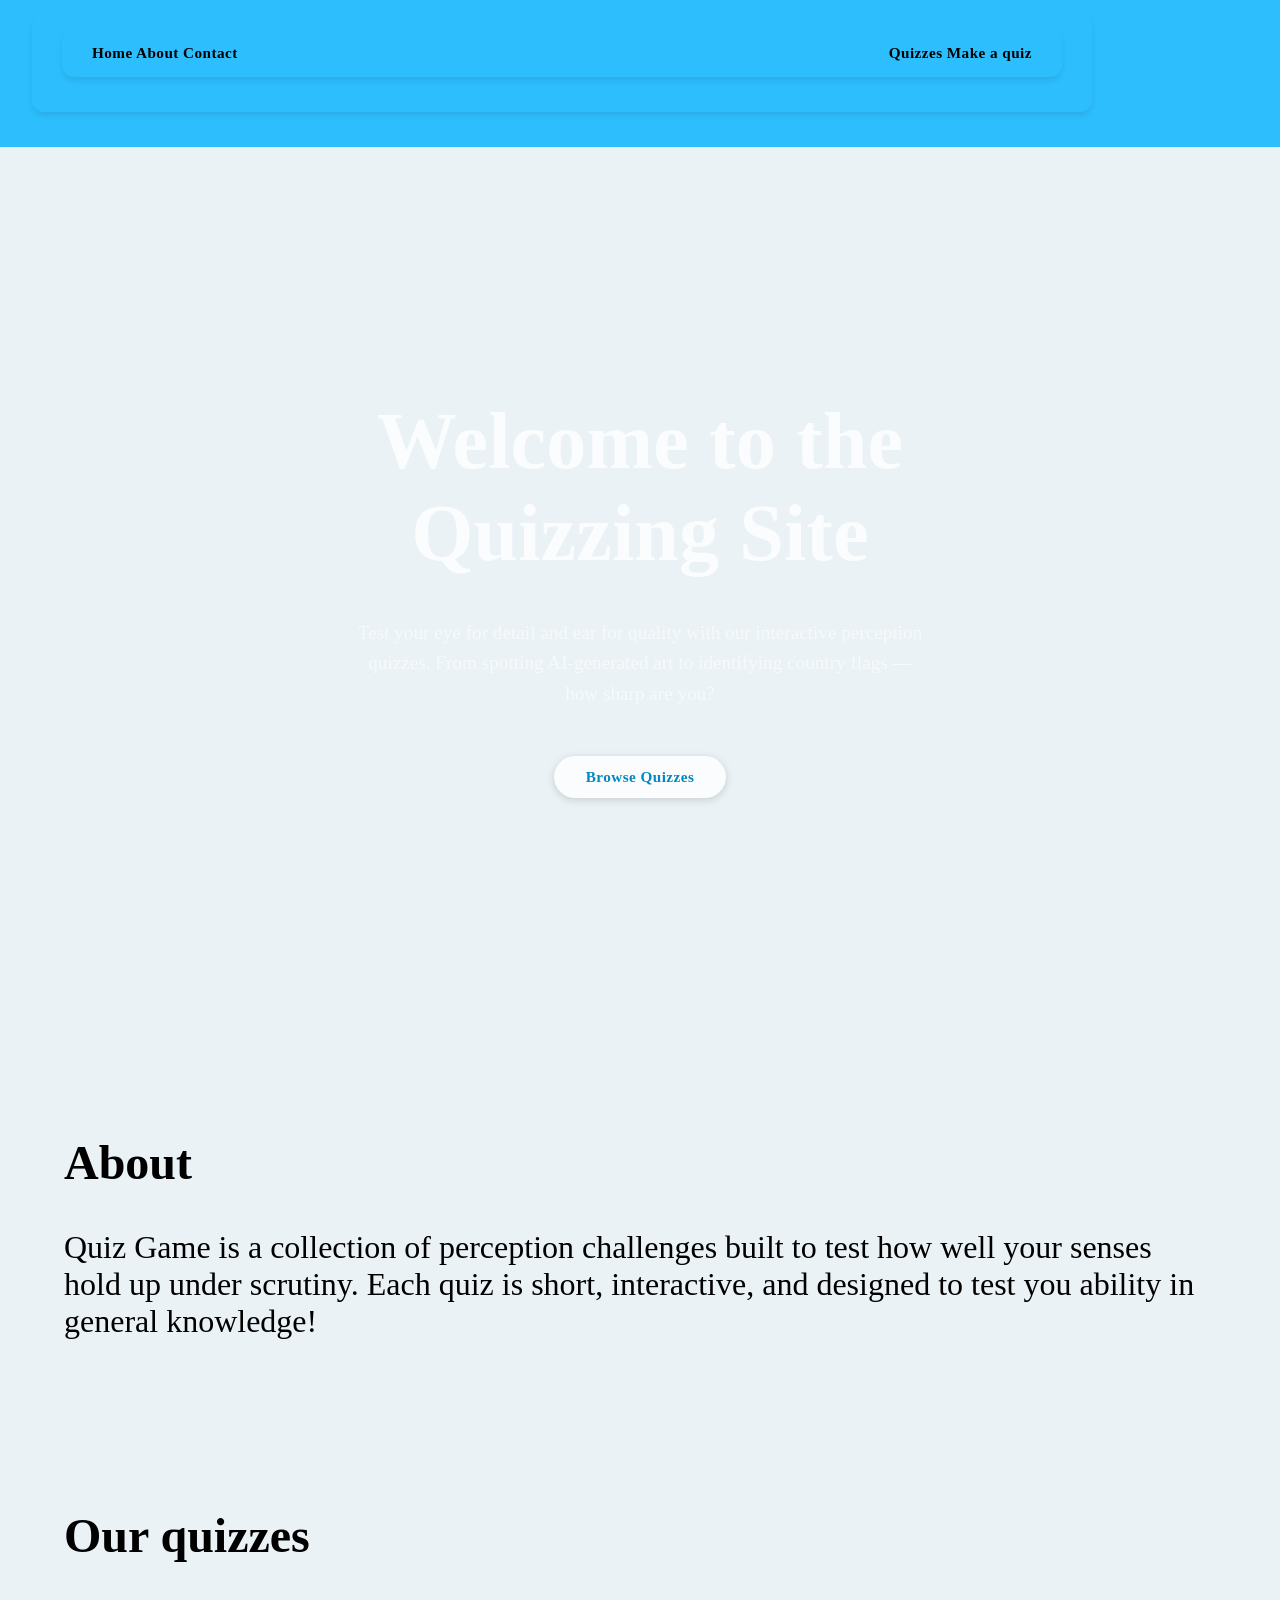
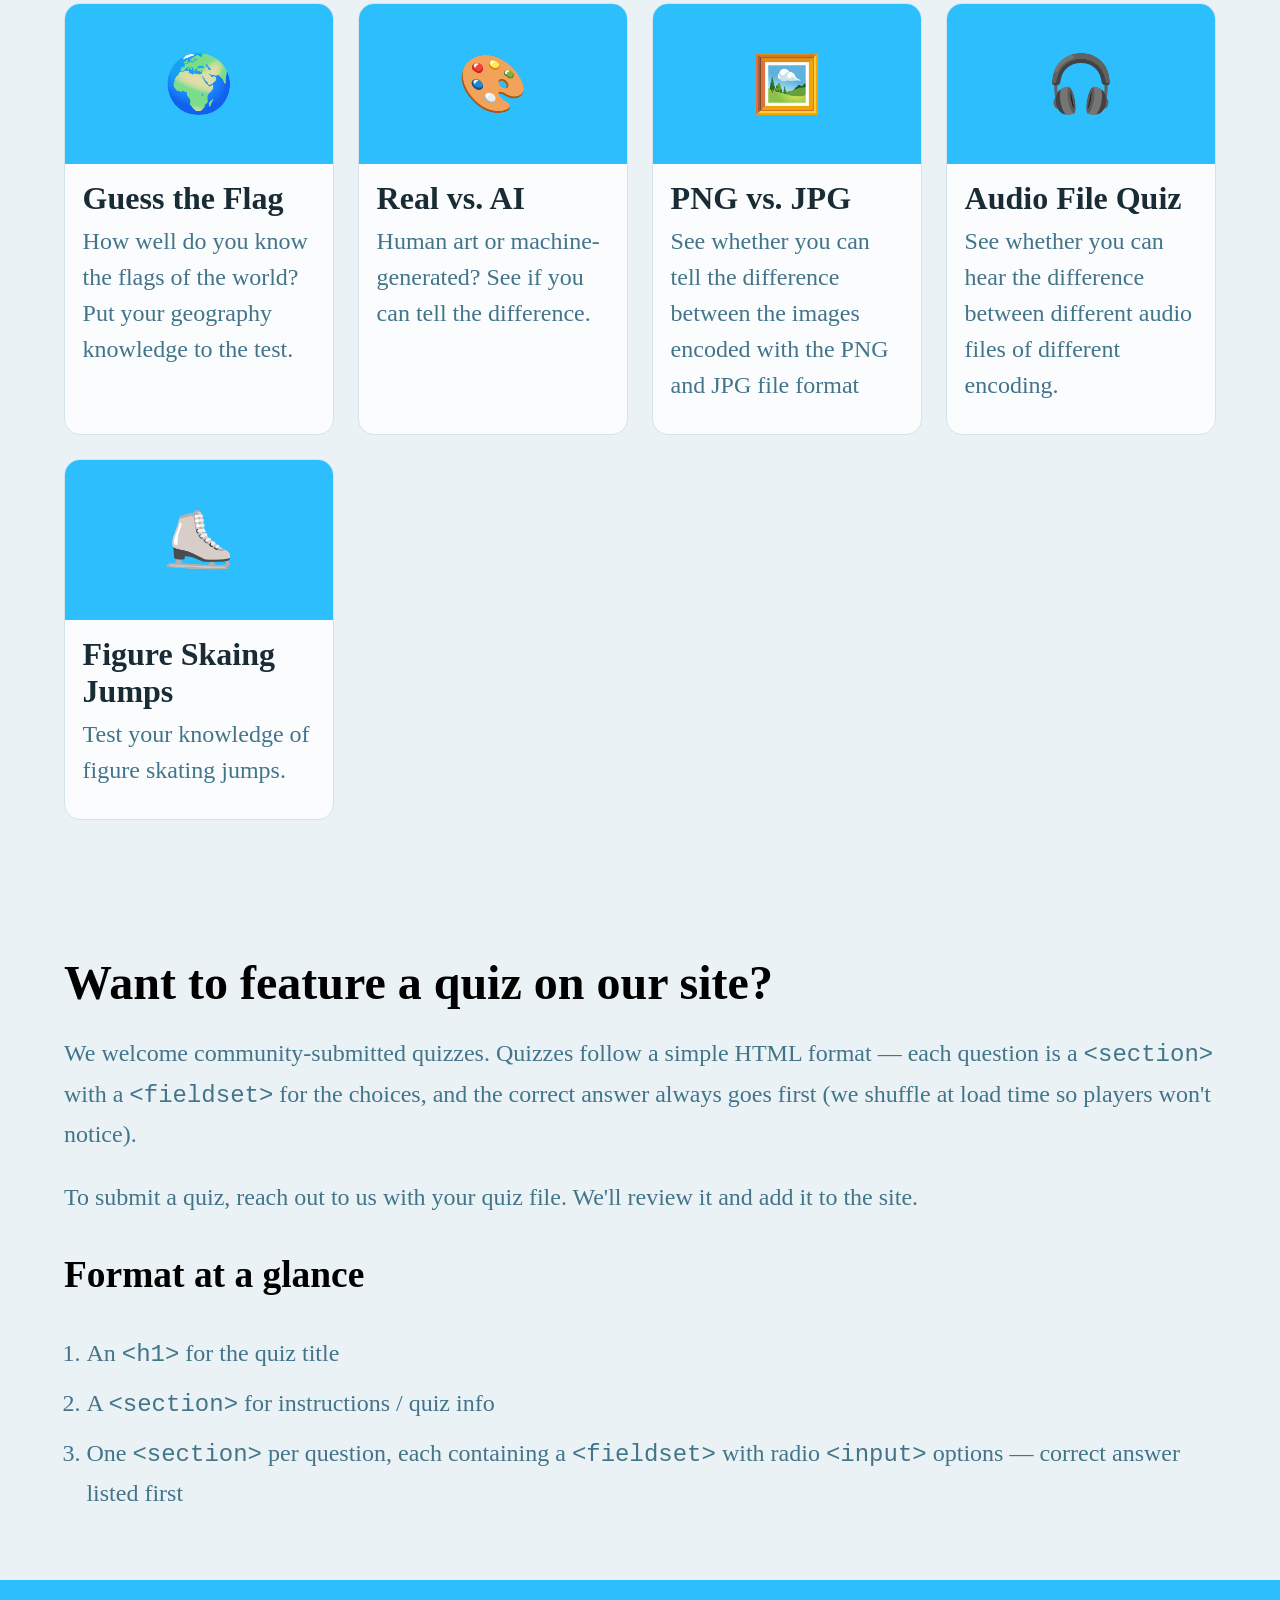
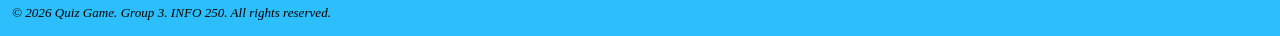
==== src/index.html @ cc93ec87 "finished audio file quiz" ====
<!DOCTYPE html>
<html lang="en" class="light">
  <head>
    <meta charset="UTF-8">
    <meta name="viewport" content="width=device-width, initial-scale=1">
    <title>Quiz Game</title>
    <link rel="stylesheet" href="./css/style.css">
    <script src="./js/utils.js" defer></script>
    <script src="./js/loadHeaderAndFooter.js" defer></script>
  </head>
  <body>
    <header>
      <nav>
      </nav>
    </header>

    <main>
      <section id="hero-section">
        <h1>Welcome to the Quizzing Site</h1>
        <p>Test your eye for detail and ear for quality with our interactive perception quizzes. From spotting AI-generated art to identifying country flags — how sharp are you?</p>
        <a href="#quizzes">Browse Quizzes</a>
      </section>
      <section id="about">
        <h2>About</h2>
        <p>Quiz Game is a collection of perception challenges built to test how well your senses hold up under scrutiny. Each quiz is short, interactive, and designed to test you ability in general knowledge!</p>
      </section>
      <section id="quizzes">
        <h2>Our quizzes</h2>
        <div class="quiz-grid">
          <a href="quiz-pages/guess-the-flag" class="quiz-card">
            <div class="quiz-thumb" aria-hidden="true">🌍</div>
            <div class="quiz-body">
              <h3>Guess the Flag</h3>
              <p>How well do you know the flags of the world? Put your geography knowledge to the test.</p>
            </div>
          </a>

          <a href="quiz-pages/real-vs-ai" class="quiz-card">
            <div class="quiz-thumb" aria-hidden="true">🎨</div>
            <div class="quiz-body">
              <h3>Real vs. AI</h3>
              <p>Human art or machine-generated? See if you can tell the difference.</p>
            </div>
          </a>

          <a href="quiz-pages/png-vs-jpg" class="quiz-card">
            <div class="quiz-thumb" aria-hidden="true">🖼️</div>
            <div class="quiz-body">
              <h3>PNG vs. JPG</h3>
              <p>See whether you can tell the difference between the images encoded with the PNG and JPG file format</p>
            </div>
          </a>

          <a href="quiz-pages/audio-file-quiz" class="quiz-card">
            <div class="quiz-thumb" aria-hidden="true">🎧</div>
            <div class="quiz-body">
              <h3>Audio File Quiz</h3>
              <p>See whether you can hear the difference between different audio files of different encoding.</p>
            </div>
          </a>

          <a href="quiz-pages/figure-skating-jumps" class="quiz-card">
            <div class="quiz-thumb" aria-hidden="true">⛸️</div>
            <div class="quiz-body">
              <h3>Figure Skaing Jumps</h3>
              <p>Test your knowledge of figure skating jumps.</p>
            </div>
          </a>

        </div>
      </section>
      <section id="make-a-quiz">
        <h2>Want to feature a quiz on our site?</h2>
        <p>We welcome community-submitted quizzes. Quizzes follow a simple HTML format — each question is a <code>&lt;section&gt;</code> with a <code>&lt;fieldset&gt;</code> for the choices, and the correct answer always goes first (we shuffle at load time so players won't notice).</p>
        <p>To submit a quiz, reach out to us with your quiz file. We'll review it and add it to the site.</p>
        <h3>Format at a glance</h3>
        <ol>
          <li>An <code>&lt;h1&gt;</code> for the quiz title</li>
          <li>A <code>&lt;section&gt;</code> for instructions / quiz info</li>
          <li>One <code>&lt;section&gt;</code> per question, each containing a <code>&lt;fieldset&gt;</code> with radio <code>&lt;input&gt;</code> options — correct answer listed first</li>
        </ol>
      </section>
    </main>
    <footer>
    </footer>
  </body>
</html>
---- src/css/style.css ----
@import "colors.css";

/*universal styling for every single page*/

body {
  /*TODO: use better fonts (a 'sans-serif' type font might make this site look a bit more modern)*/
  font-family: Georgia, 'Times New Roman', Times, serif;
  background: var(--background);
  color: var(--copy);
  display: flex;
  margin: 0;
  flex-direction: column;
}

header {
  background: var(--primary-light);
  padding: 0.9rem 2rem;
}

header nav a {
  color: var(--primary-content);
  text-decoration: none;
  font-weight: 600;
  font-size: 0.95rem;
  letter-spacing: 0.03em;
}

header nav a:hover {
  text-decoration: underline;
  color: var(--primary-content);
}

footer {
  background: var(--primary-light);
  color: var(--primary-content);
  text-align: left;
  padding: 0.75rem;
  font-size: 0.82rem;
  font-style: italic;
}

.left-container {
  margin: 0;
  padding: 0;
  gap: 5rem;
}

.right-container {
  gap: 5rem;
}

nav {
  display: flex;
  justify-content: space-between;
  position: sticky;
  background-color: var(--card-bg);
  padding: 15px 30px;
  border-radius: 12px;
  width: 100%;
  max-width: 1000px;
  box-shadow: 0 4px 6px -1px rgba(0, 0, 0, 0.1);
  margin-bottom: 20px;

}

a:hover {
  text-decoration: underline;
  text-underline-offset: 3px;
  text-decoration-thickness: 2px;
}

main > section:not(#hero-section) {
  padding: 3rem 4rem;
}

#hero-section {
  width: 100vw;
  height: 100vh;
  background-image: url('https://images.unsplash.com/photo-1557683316-973673baf926?q=80&w=2629&auto=format&fit=crop&ixlib=rb-4.1.0&ixid=M3wxMjA3fDB8MHxwaG90by1wYWdlfHx8fGVufDB8fHx8fA%3D%3D');
  background-size: cover;
  background-position: center;
  display: flex;
  flex-direction: column;
  align-items: center;
  justify-content: center;
  gap: 1.2rem;
}

#hero-section h1 {
  font-size: 5rem;
  color: var(--foreground);
  margin: 0;
  letter-spacing: 0.01rem;
  line-height: 1.15;
  max-width: 700px;
  text-align: center;
}

#hero-section p {
  font-size: 1.2rem;
  color: var(--foreground);
  margin-top: 4rem;
  max-width: 580px;
  margin: 1.2rem;
  opacity: 0.85;
  line-height: 1.6;
  text-align: center;
}

#hero-section a {
  display: inline-block;
  margin-top: 0.5rem;
  padding: 0.75rem 2rem;
  background: var(--foreground);
  color: var(--primary-dark);
  font-weight: 700;
  font-size: 0.95rem;
  text-decoration: none;
  border-radius: 100px;
  letter-spacing: 0.03em;
  transition: background 0.15s, transform 0.15s, box-shadow 0.15s;
  box-shadow: 0 2px 8px rgba(0, 0, 0, 0.15);
}

#hero-section a:hover {
  background: #fff;
  transform: translateY(-2px);
  box-shadow: 0 6px 18px rgba(0, 0, 0, 0.18);
}

#about {
  color: var(--primary-content);
  font-size: 2rem;
}

#quizzes {
  color: var(--primary-content);
  font-size: 2rem;
}

.quiz-grid {
  display: grid;
  grid-template-columns: repeat(4, 1fr);
  gap: 1.5rem;
  margin-top: 1.5rem;
}

.quiz-card {
  background: var(--foreground);
  border: 1px solid var(--border);
  border-radius: 16px;
  overflow: hidden;
  text-decoration: none;
  color: var(--copy);
  display: flex;
  flex-direction: column;
  transition: box-shadow 0.2s, transform 0.2s;
}

a.quiz-card:hover {
  box-shadow: 0 8px 24px rgba(0, 0, 0, 0.13);
  transform: translateY(-3px);
}

.quiz-thumb,
.quiz-body {
  display: flex;
}

.quiz-thumb {
  background: var(--primary-light);
  align-items: center;
  justify-content: center;
  font-size: 3.5rem;
  height: 160px;
  flex-shrink: 0;
}

.quiz-body {
  flex-direction: column;
  flex: 1;
  padding: 1rem 1.1rem 1.1rem;
}

.quiz-card h3 {
  margin: 0 0 0.4rem;
  font-size: 2rem;
}

.quiz-card p {
  margin: 0 0 0.8rem;
  font-size: 1.5rem;
  color: var(--copy-light);
  flex: 1;
  line-height: 1.5;
}

#make-a-quiz {
  color: var(--primary-content);
  font-size: 2rem;

  & h2 {
    margin-bottom: 1.2rem;
  }

  & p {
    font-size: 1.5rem;
    color: var(--copy-light);
    line-height: 1.6;
  }

  & ol {
    margin: 1.2rem 0;
    padding-left: 1.4rem;
    color: var(--copy-light);
    font-size: 1.5rem;
    line-height: 1.6;
  }

  & ol li {
    margin: 0.6rem 0;
    font-size: 1.5rem;
  }
}
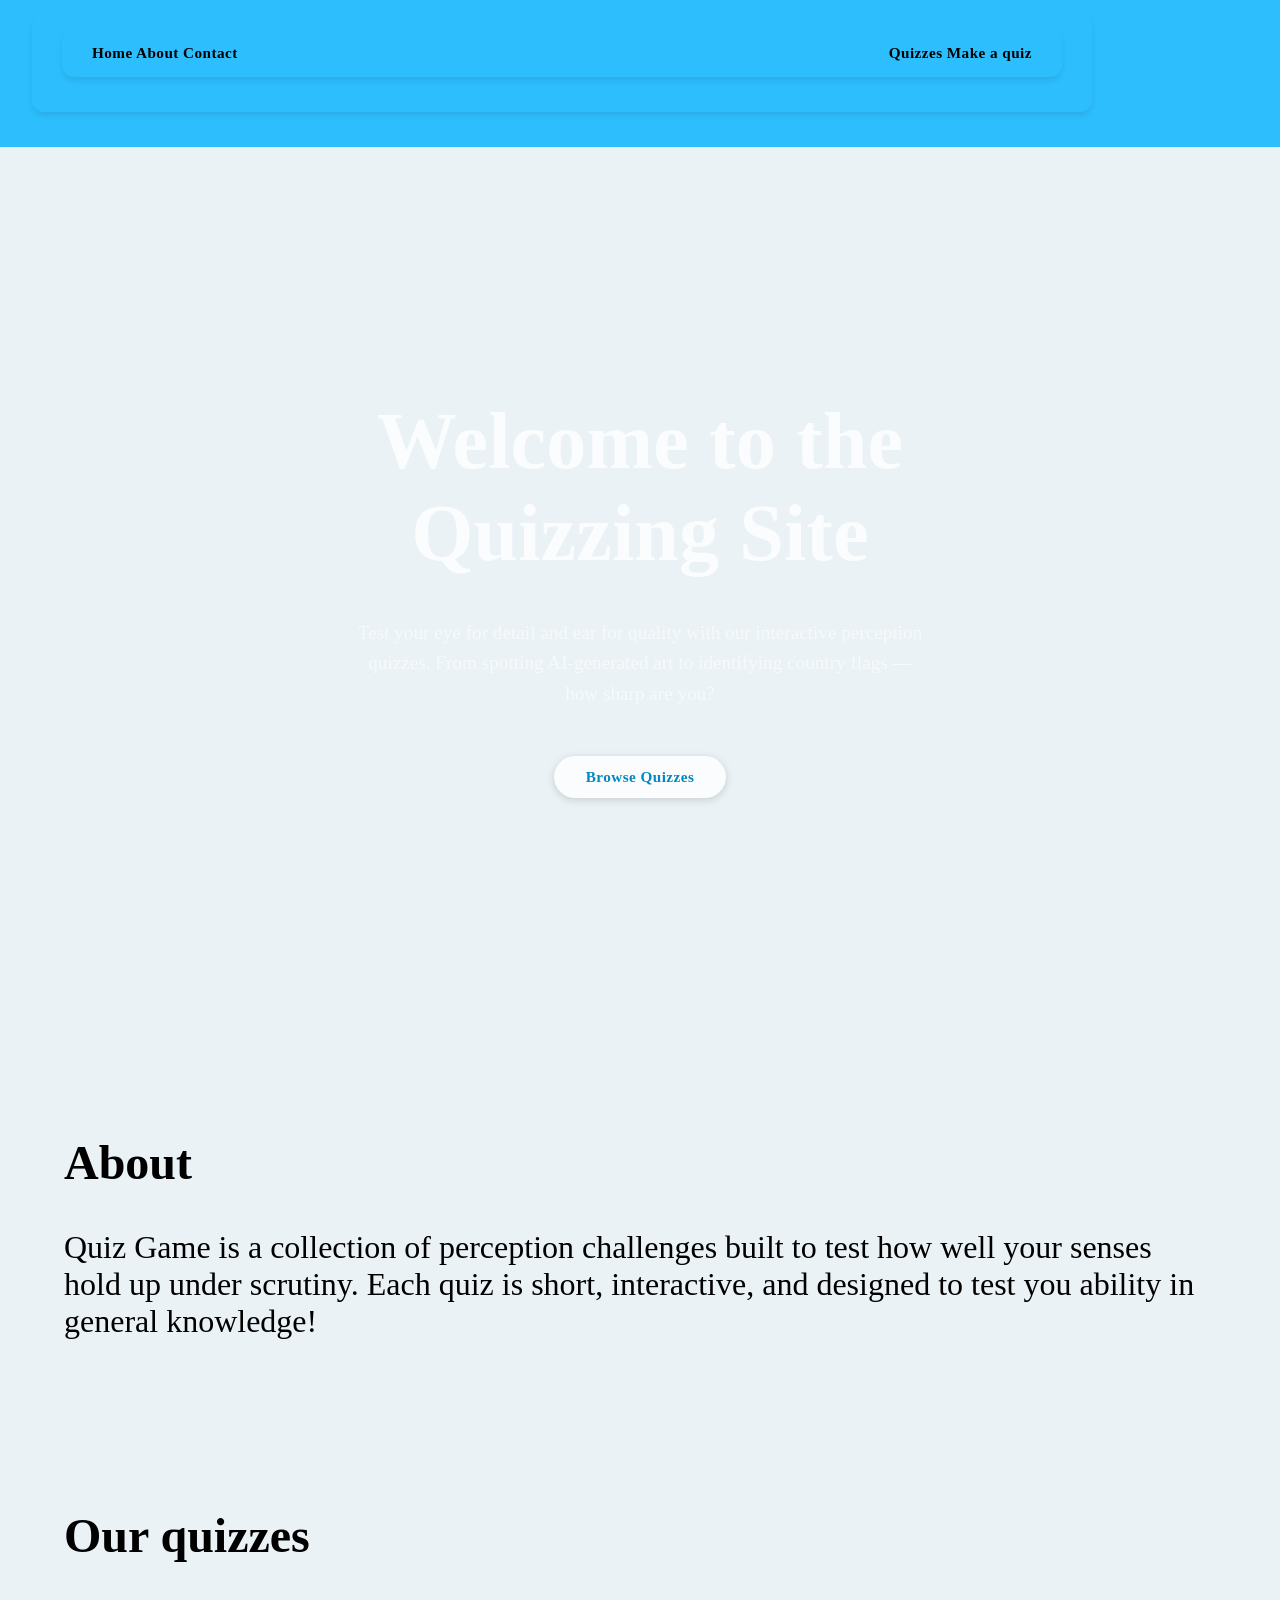
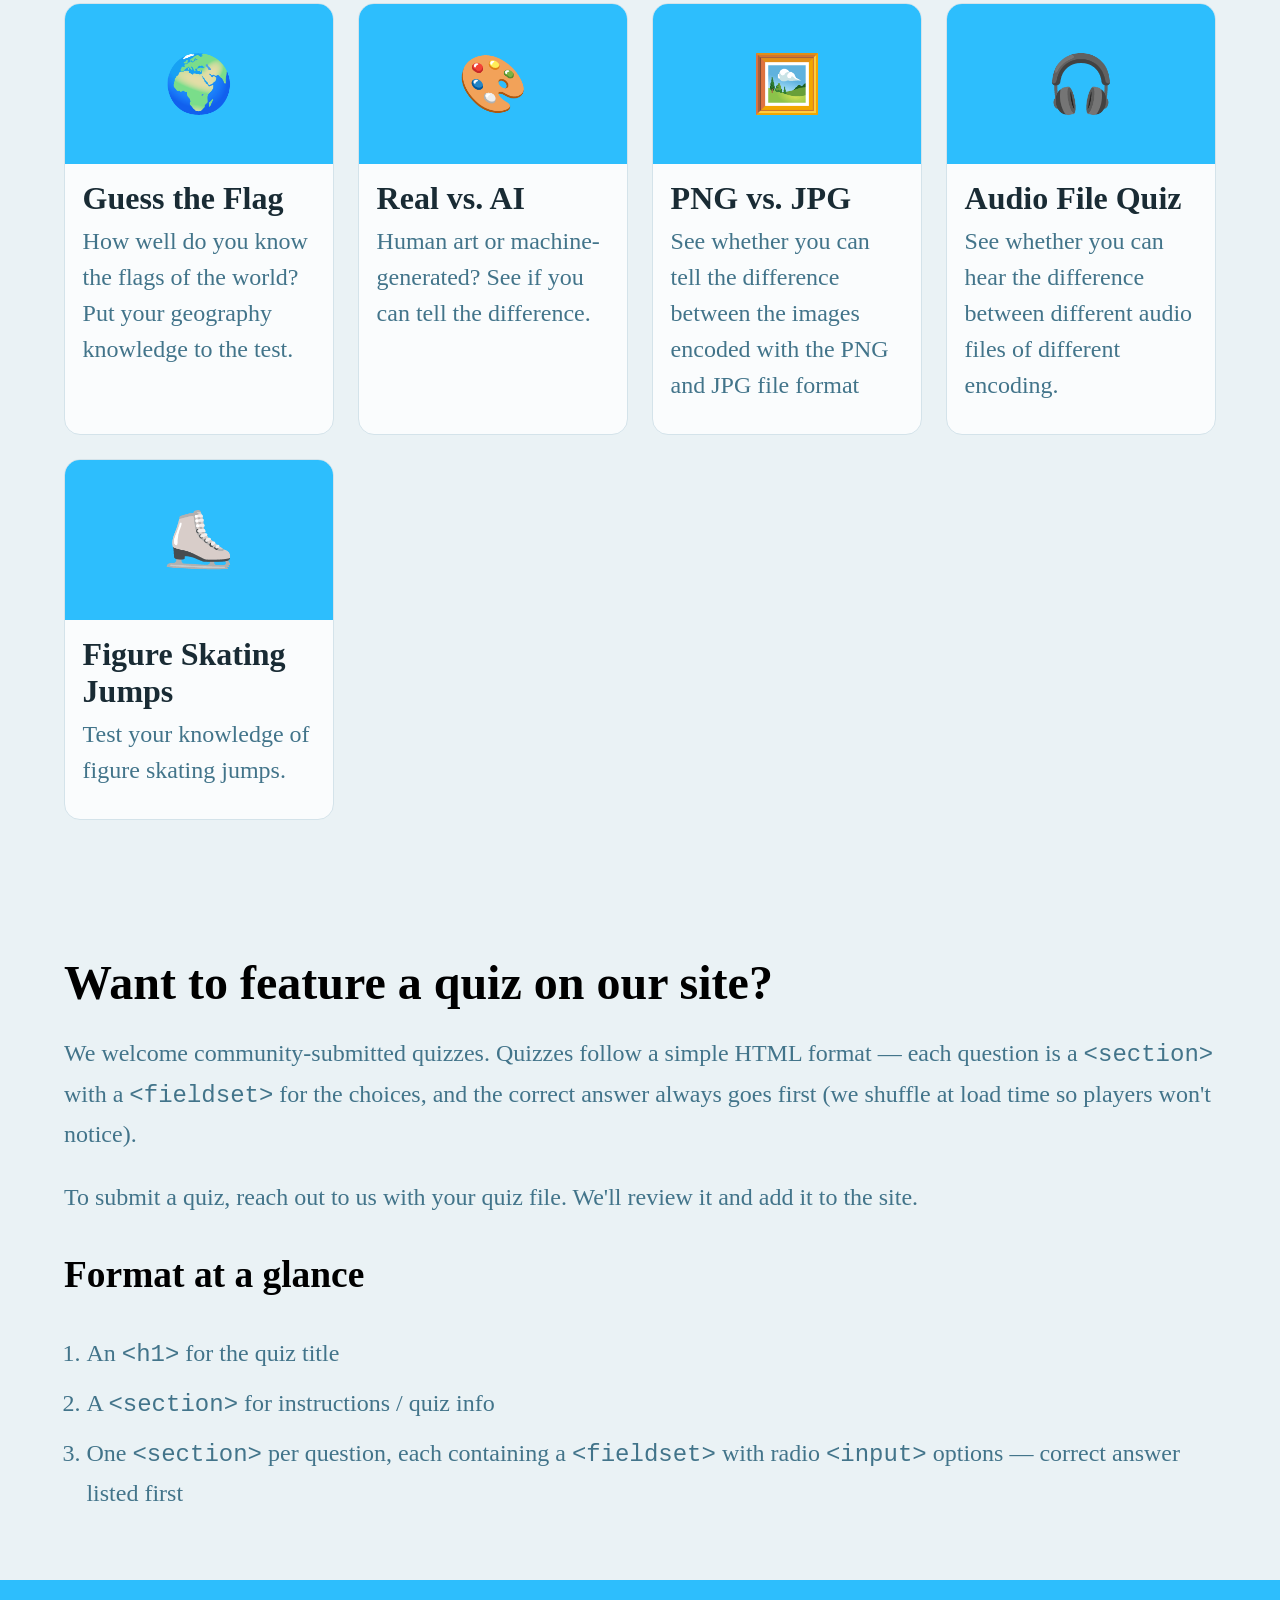
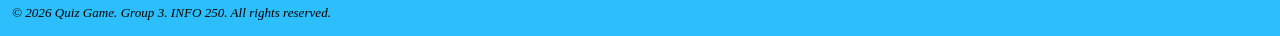
==== commit d0c2068a: "finished 2 more quizzes" ====
--- a/src/index.html
+++ b/src/index.html
@@ -62,7 +62,7 @@
           <a href="quiz-pages/figure-skating-jumps" class="quiz-card">
             <div class="quiz-thumb" aria-hidden="true">⛸️</div>
             <div class="quiz-body">
-              <h3>Figure Skaing Jumps</h3>
+              <h3>Figure Skating Jumps</h3>
               <p>Test your knowledge of figure skating jumps.</p>
             </div>
           </a>
@@ -71,6 +71,7 @@
       </section>
       <section id="make-a-quiz">
         <h2>Want to feature a quiz on our site?</h2>
+        <!--TODO: elaborate-->
         <p>We welcome community-submitted quizzes. Quizzes follow a simple HTML format — each question is a <code>&lt;section&gt;</code> with a <code>&lt;fieldset&gt;</code> for the choices, and the correct answer always goes first (we shuffle at load time so players won't notice).</p>
         <p>To submit a quiz, reach out to us with your quiz file. We'll review it and add it to the site.</p>
         <h3>Format at a glance</h3>
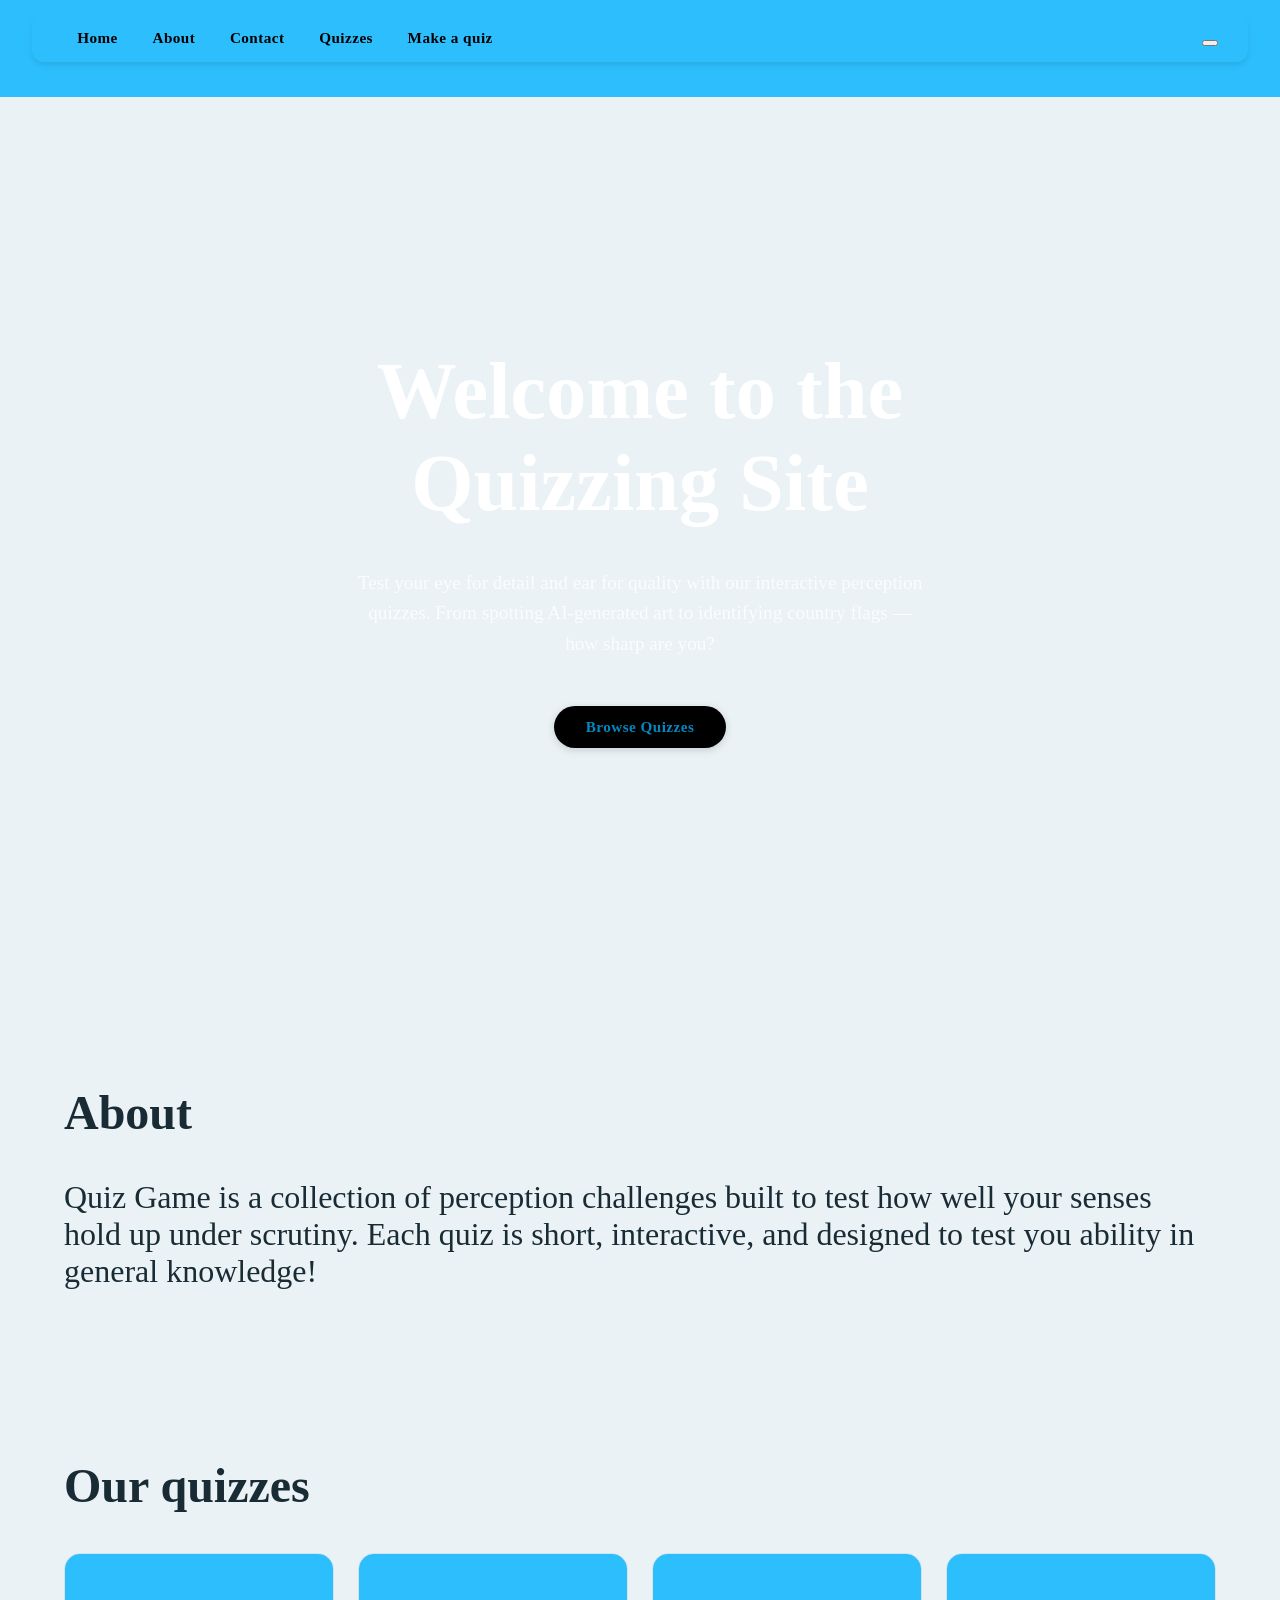
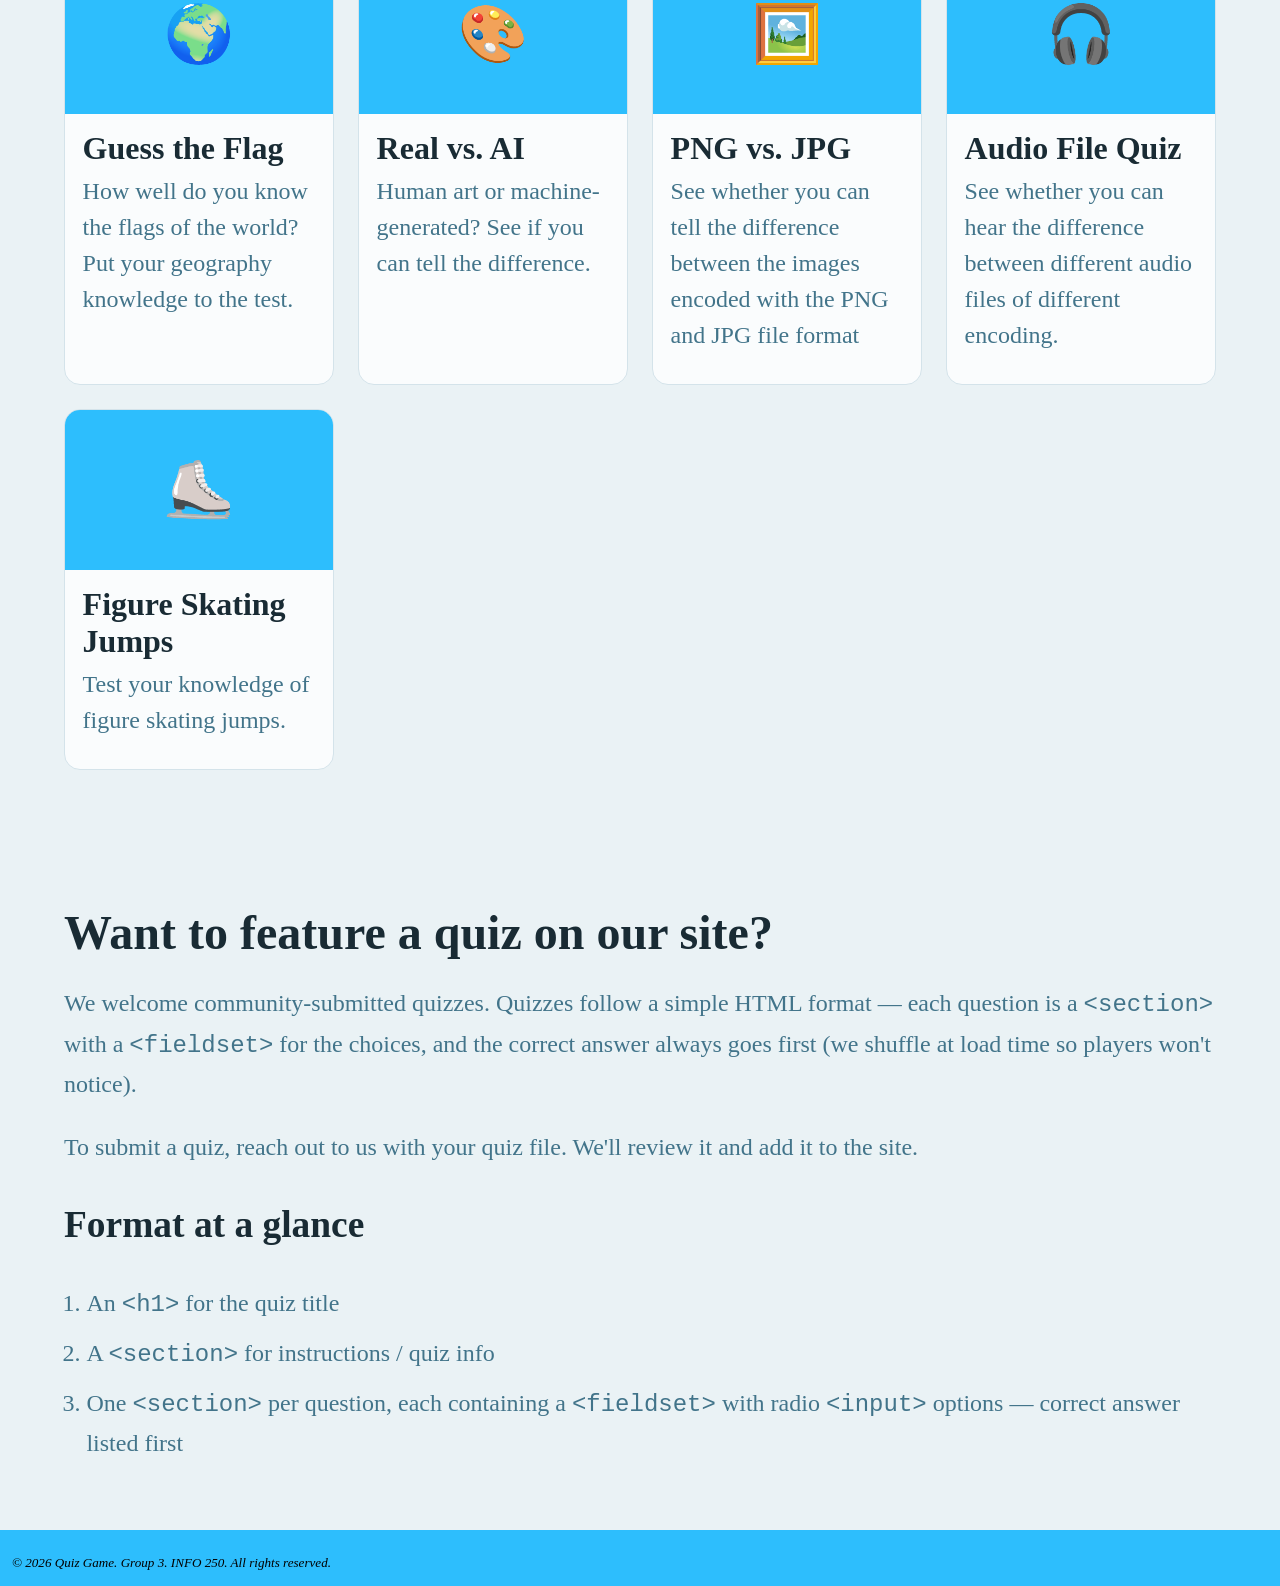
==== commit 69cdca5d: "played around with colors" ====
--- a/src/index.html
+++ b/src/index.html
@@ -1,88 +1,94 @@
 <!DOCTYPE html>
 <html lang="en" class="light">
-  <head>
-    <meta charset="UTF-8">
-    <meta name="viewport" content="width=device-width, initial-scale=1">
-    <title>Quiz Game</title>
-    <link rel="stylesheet" href="./css/style.css">
-    <script src="./js/utils.js" defer></script>
-    <script src="./js/loadHeaderAndFooter.js" defer></script>
-  </head>
-  <body>
-    <header>
-      <nav>
-      </nav>
-    </header>
+	<head>
+		<meta charset="UTF-8">
+		<meta name="viewport" content="width=device-width, initial-scale=1">
+		<title>Quiz Game</title>
+		<link rel="stylesheet" href="./css/style.css">
+		<script src="./js/utils.js" defer></script>
+		<script src="./js/loadHeaderAndFooter.js" defer></script>
+	</head>
+	<body>
+		<header>
+			<nav>
+			</nav>
+		</header>
 
-    <main>
-      <section id="hero-section">
-        <h1>Welcome to the Quizzing Site</h1>
-        <p>Test your eye for detail and ear for quality with our interactive perception quizzes. From spotting AI-generated art to identifying country flags — how sharp are you?</p>
-        <a href="#quizzes">Browse Quizzes</a>
-      </section>
-      <section id="about">
-        <h2>About</h2>
-        <p>Quiz Game is a collection of perception challenges built to test how well your senses hold up under scrutiny. Each quiz is short, interactive, and designed to test you ability in general knowledge!</p>
-      </section>
-      <section id="quizzes">
-        <h2>Our quizzes</h2>
-        <div class="quiz-grid">
-          <a href="quiz-pages/guess-the-flag" class="quiz-card">
-            <div class="quiz-thumb" aria-hidden="true">🌍</div>
-            <div class="quiz-body">
-              <h3>Guess the Flag</h3>
-              <p>How well do you know the flags of the world? Put your geography knowledge to the test.</p>
-            </div>
-          </a>
+		<main>
+			<section id="hero-section">
+				<h1>Welcome to the Quizzing Site</h1>
+				<p>Test your eye for detail and ear for quality with our interactive perception quizzes. From spotting AI-generated art to identifying country flags — how sharp are you?</p>
+				<a href="#quizzes">Browse Quizzes</a>
+			</section>
+			<section id="about">
+				<h2>About</h2>
+				<p>Quiz Game is a collection of perception challenges built to test how well your senses hold up under scrutiny. Each quiz is short, interactive, and designed to test you ability in general knowledge!</p>
+			</section>
+			<section id="quizzes">
+				<h2>Our quizzes</h2>
+				<div class="quiz-grid">
+					<a href="quiz-pages/guess-the-flag" class="quiz-card">
+						<div class="quiz-thumb" aria-hidden="true">🌍</div>
+						<div class="quiz-body">
+							<h3>Guess the Flag</h3>
+							<p>How well do you know the flags of the world? Put your geography knowledge to the test.</p>
+						</div>
+					</a>
 
-          <a href="quiz-pages/real-vs-ai" class="quiz-card">
-            <div class="quiz-thumb" aria-hidden="true">🎨</div>
-            <div class="quiz-body">
-              <h3>Real vs. AI</h3>
-              <p>Human art or machine-generated? See if you can tell the difference.</p>
-            </div>
-          </a>
+					<a href="quiz-pages/real-vs-ai" class="quiz-card">
+						<div class="quiz-thumb" aria-hidden="true">🎨</div>
+						<div class="quiz-body">
+							<h3>Real vs. AI</h3>
+							<p>Human art or machine-generated? See if you can tell the difference.</p>
+						</div>
+					</a>
 
-          <a href="quiz-pages/png-vs-jpg" class="quiz-card">
-            <div class="quiz-thumb" aria-hidden="true">🖼️</div>
-            <div class="quiz-body">
-              <h3>PNG vs. JPG</h3>
-              <p>See whether you can tell the difference between the images encoded with the PNG and JPG file format</p>
-            </div>
-          </a>
+					<a href="quiz-pages/png-vs-jpg" class="quiz-card">
+						<div class="quiz-thumb" aria-hidden="true">🖼️</div>
+						<div class="quiz-body">
+							<h3>PNG vs. JPG</h3>
+							<p>See whether you can tell the difference between the images encoded with the PNG and JPG file format</p>
+						</div>
+					</a>
 
-          <a href="quiz-pages/audio-file-quiz" class="quiz-card">
-            <div class="quiz-thumb" aria-hidden="true">🎧</div>
-            <div class="quiz-body">
-              <h3>Audio File Quiz</h3>
-              <p>See whether you can hear the difference between different audio files of different encoding.</p>
-            </div>
-          </a>
+					<a href="quiz-pages/audio-file-quiz" class="quiz-card">
+						<div class="quiz-thumb" aria-hidden="true">🎧</div>
+						<div class="quiz-body">
+							<h3>Audio File Quiz</h3>
+							<p>See whether you can hear the difference between different audio files of different encoding.</p>
+						</div>
+					</a>
 
-          <a href="quiz-pages/figure-skating-jumps" class="quiz-card">
-            <div class="quiz-thumb" aria-hidden="true">⛸️</div>
-            <div class="quiz-body">
-              <h3>Figure Skating Jumps</h3>
-              <p>Test your knowledge of figure skating jumps.</p>
-            </div>
-          </a>
-
-        </div>
-      </section>
-      <section id="make-a-quiz">
-        <h2>Want to feature a quiz on our site?</h2>
-        <!--TODO: elaborate-->
-        <p>We welcome community-submitted quizzes. Quizzes follow a simple HTML format — each question is a <code>&lt;section&gt;</code> with a <code>&lt;fieldset&gt;</code> for the choices, and the correct answer always goes first (we shuffle at load time so players won't notice).</p>
-        <p>To submit a quiz, reach out to us with your quiz file. We'll review it and add it to the site.</p>
-        <h3>Format at a glance</h3>
-        <ol>
-          <li>An <code>&lt;h1&gt;</code> for the quiz title</li>
-          <li>A <code>&lt;section&gt;</code> for instructions / quiz info</li>
-          <li>One <code>&lt;section&gt;</code> per question, each containing a <code>&lt;fieldset&gt;</code> with radio <code>&lt;input&gt;</code> options — correct answer listed first</li>
-        </ol>
-      </section>
-    </main>
-    <footer>
-    </footer>
-  </body>
+					<a href="quiz-pages/figure-skating-jumps" class="quiz-card">
+						<div class="quiz-thumb" aria-hidden="true">⛸️</div>
+						<div class="quiz-body">
+							<h3>Figure Skating Jumps</h3>
+							<p>Test your knowledge of figure skating jumps.</p>
+						</div>
+					</a>
+				</div>
+			</section>
+			<section id="make-a-quiz">
+				<h2>Want to feature a quiz on our site?</h2>
+				<!--TODO: elaborate-->
+				<p>We welcome community-submitted quizzes. Quizzes follow a simple HTML format — each question is a <code>&lt;section&gt;</code>
+					with a <code>&lt;fieldset&gt;</code>
+					for the choices, and the correct answer always goes first (we shuffle at load time so players won't notice).</p>
+				<p>To submit a quiz, reach out to us with your quiz file. We'll review it and add it to the site.</p>
+				<h3>Format at a glance</h3>
+				<ol>
+					<li>An <code>&lt;h1&gt;</code>
+						for the quiz title</li>
+					<li>A <code>&lt;section&gt;</code>
+						for instructions / quiz info</li>
+					<li>One <code>&lt;section&gt;</code>
+						per question, each containing a <code>&lt;fieldset&gt;</code>
+						with radio <code>&lt;input&gt;</code>
+						options — correct answer listed first</li>
+				</ol>
+			</section>
+		</main>
+		<footer>
+		</footer>
+	</body>
 </html>
--- a/src/css/style.css
+++ b/src/css/style.css
@@ -1,4 +1,5 @@
 @import "colors.css";
+@import "nav.css";
 
 /*universal styling for every single page*/
 
@@ -12,24 +13,6 @@
   flex-direction: column;
 }
 
-header {
-  background: var(--primary-light);
-  padding: 0.9rem 2rem;
-}
-
-header nav a {
-  color: var(--primary-content);
-  text-decoration: none;
-  font-weight: 600;
-  font-size: 0.95rem;
-  letter-spacing: 0.03em;
-}
-
-header nav a:hover {
-  text-decoration: underline;
-  color: var(--primary-content);
-}
-
 footer {
   background: var(--primary-light);
   color: var(--primary-content);
@@ -39,37 +22,13 @@
   font-style: italic;
 }
 
-.left-container {
-  margin: 0;
-  padding: 0;
-  gap: 5rem;
-}
-
-.right-container {
-  gap: 5rem;
-}
-
-nav {
-  display: flex;
-  justify-content: space-between;
-  position: sticky;
-  background-color: var(--card-bg);
-  padding: 15px 30px;
-  border-radius: 12px;
-  width: 100%;
-  max-width: 1000px;
-  box-shadow: 0 4px 6px -1px rgba(0, 0, 0, 0.1);
-  margin-bottom: 20px;
-
-}
-
 a:hover {
   text-decoration: underline;
   text-underline-offset: 3px;
   text-decoration-thickness: 2px;
 }
 
-main > section:not(#hero-section) {
+main>section:not(#hero-section) {
   padding: 3rem 4rem;
 }
 
@@ -88,7 +47,7 @@
 
 #hero-section h1 {
   font-size: 5rem;
-  color: var(--foreground);
+  color: #fff;
   margin: 0;
   letter-spacing: 0.01rem;
   line-height: 1.15;
@@ -98,7 +57,7 @@
 
 #hero-section p {
   font-size: 1.2rem;
-  color: var(--foreground);
+  color: #fff;
   margin-top: 4rem;
   max-width: 580px;
   margin: 1.2rem;
@@ -111,7 +70,7 @@
   display: inline-block;
   margin-top: 0.5rem;
   padding: 0.75rem 2rem;
-  background: var(--foreground);
+  background: var(--primary-content);
   color: var(--primary-dark);
   font-weight: 700;
   font-size: 0.95rem;
@@ -129,20 +88,32 @@
 }
 
 #about {
-  color: var(--primary-content);
+  color: var(--copy);
   font-size: 2rem;
 }
 
 #quizzes {
-  color: var(--primary-content);
+  color: var(--copy);
   font-size: 2rem;
+
 }
+
+
 
 .quiz-grid {
   display: grid;
   grid-template-columns: repeat(4, 1fr);
   gap: 1.5rem;
   margin-top: 1.5rem;
+
+  @media screen and (max-width: 1200px) {
+    grid-template-columns: repeat(2, 1fr);
+  }
+
+  @media screen and (max-width: 700px) {
+    grid-template-columns: repeat(1, 1fr);
+  }
+
 }
 
 .quiz-card {
@@ -196,7 +167,7 @@
 }
 
 #make-a-quiz {
-  color: var(--primary-content);
+  color: var(--copy);
   font-size: 2rem;
 
   & h2 {
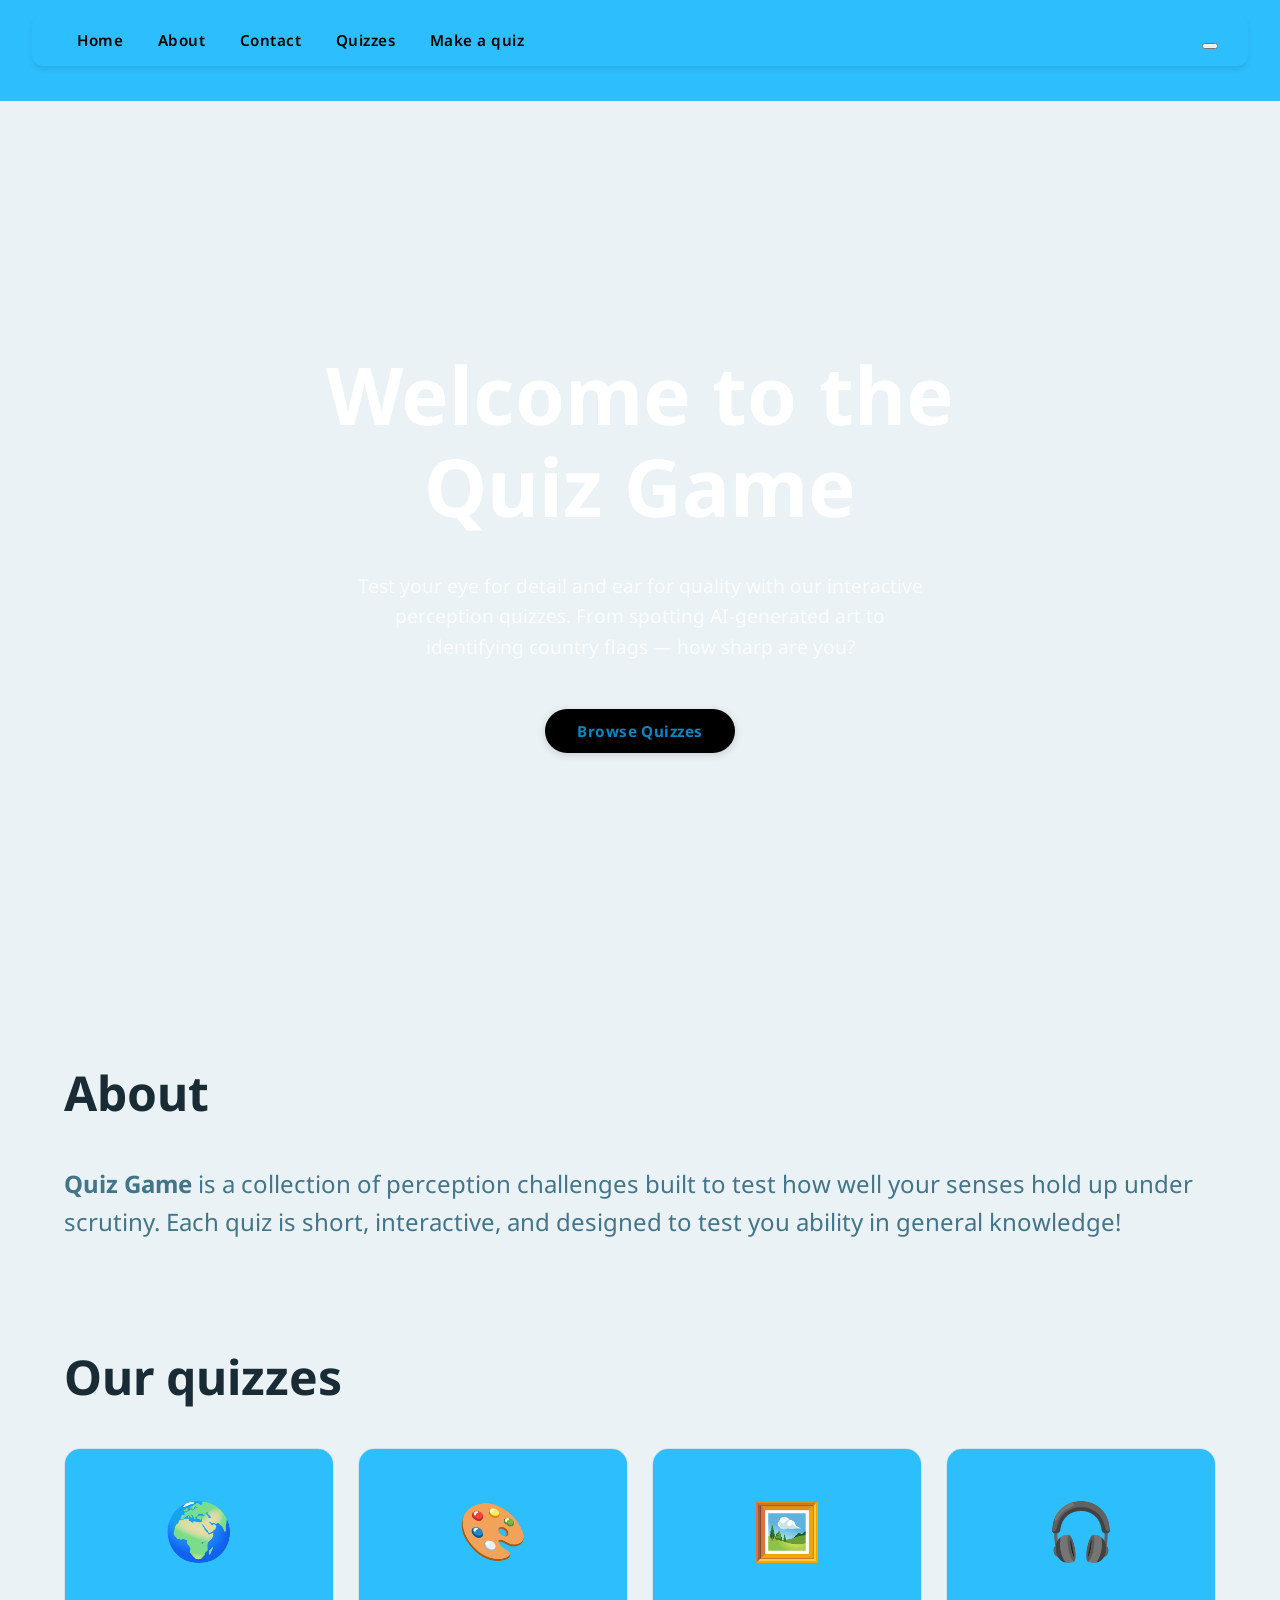
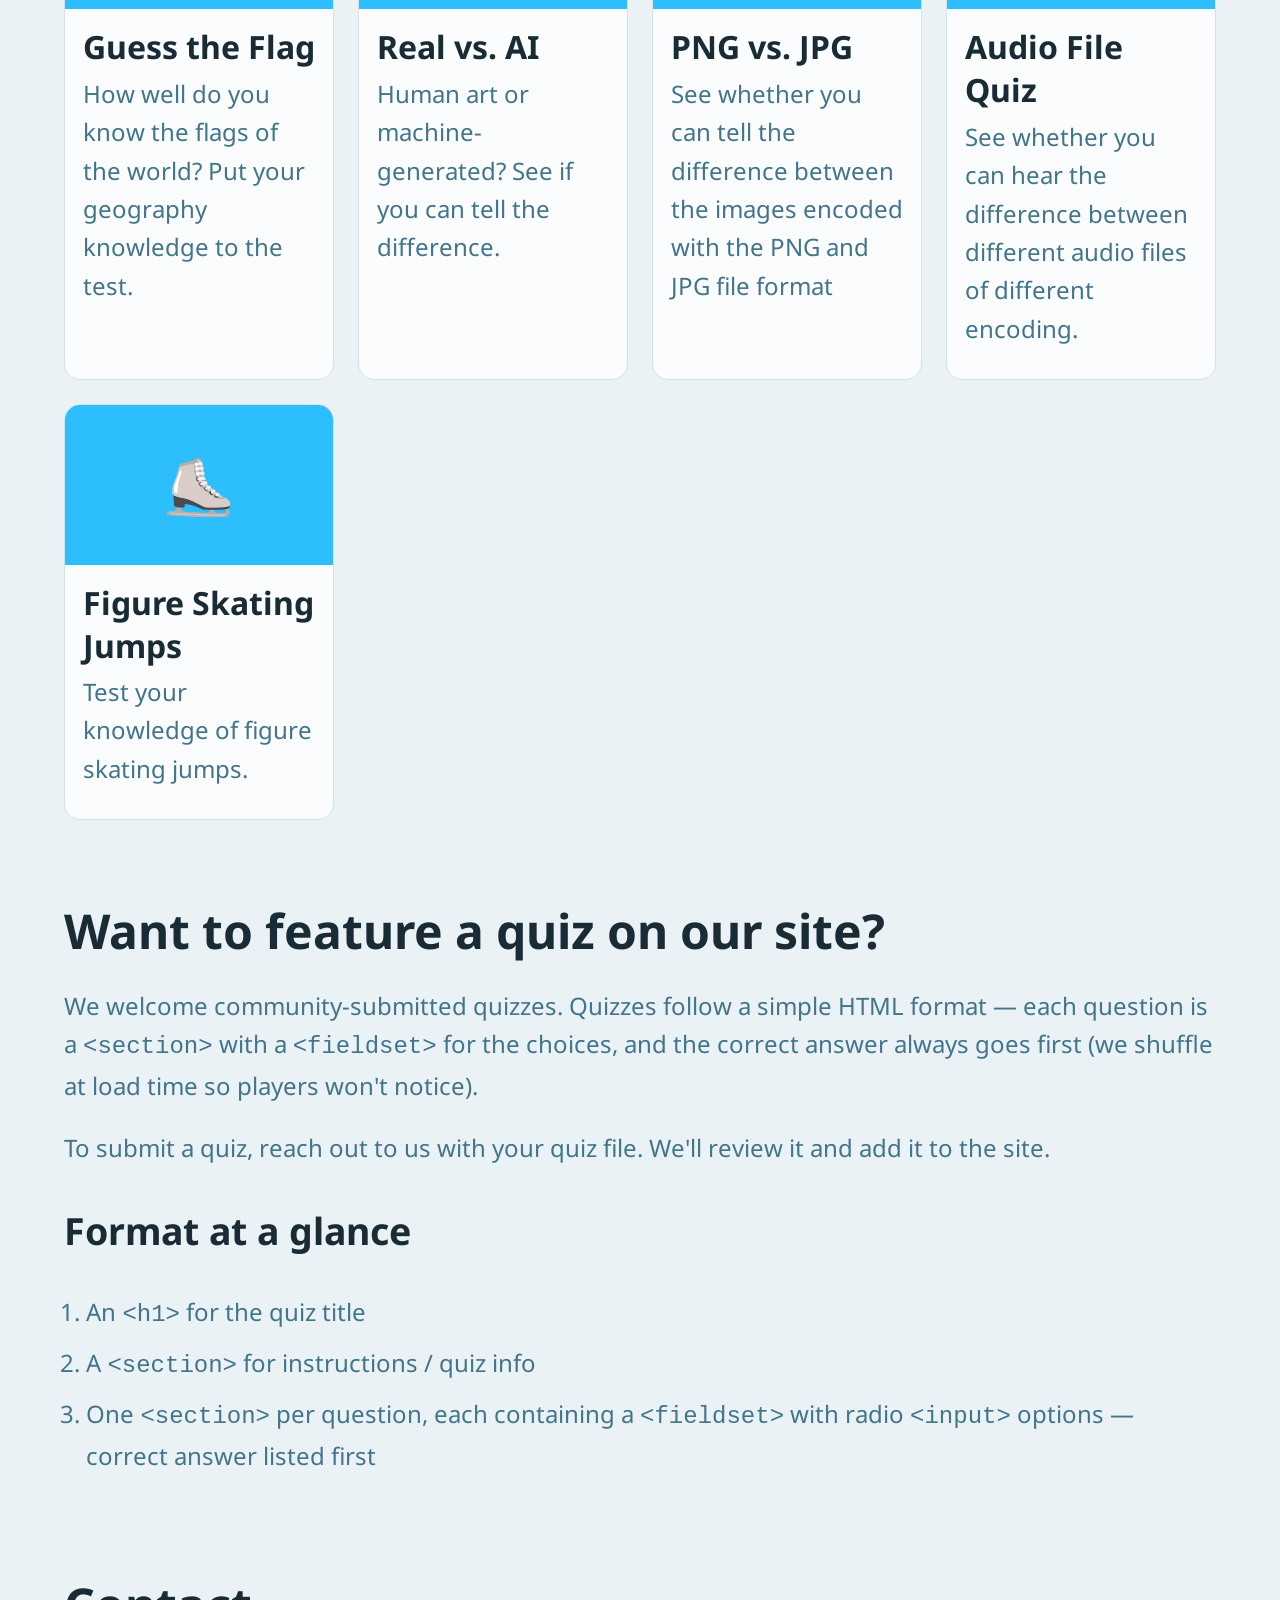
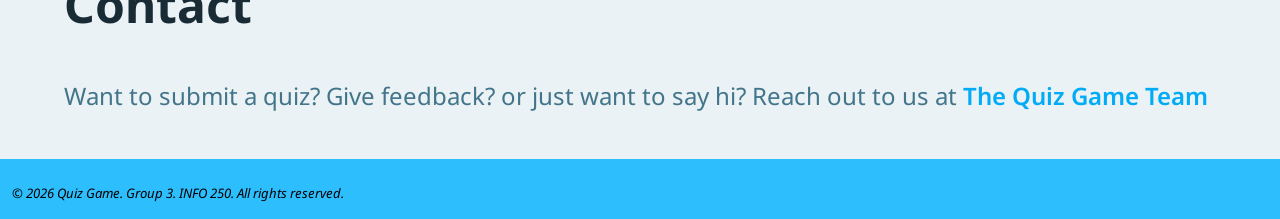
==== commit b07a1326: "import font, format home page content" ====
--- a/src/index.html
+++ b/src/index.html
@@ -16,13 +16,13 @@
 
 		<main>
 			<section id="hero-section">
-				<h1>Welcome to the Quizzing Site</h1>
+				<h1>Welcome to the Quiz Game</h1>
 				<p>Test your eye for detail and ear for quality with our interactive perception quizzes. From spotting AI-generated art to identifying country flags — how sharp are you?</p>
 				<a href="#quizzes">Browse Quizzes</a>
 			</section>
 			<section id="about">
 				<h2>About</h2>
-				<p>Quiz Game is a collection of perception challenges built to test how well your senses hold up under scrutiny. Each quiz is short, interactive, and designed to test you ability in general knowledge!</p>
+				<p><strong>Quiz Game</strong> is a collection of perception challenges built to test how well your senses hold up under scrutiny. Each quiz is short, interactive, and designed to test you ability in general knowledge!</p>
 			</section>
 			<section id="quizzes">
 				<h2>Our quizzes</h2>
@@ -87,6 +87,10 @@
 						options — correct answer listed first</li>
 				</ol>
 			</section>
+			<section id="contact">
+				<h2>Contact</h2>
+				<p>Want to submit a quiz? Give feedback? or just want to say hi? Reach out to us at <a href="mailto:thequizgame@gmail.com">The Quiz Game Team</a></p>
+			</section>
 		</main>
 		<footer>
 		</footer>
--- a/src/css/style.css
+++ b/src/css/style.css
@@ -1,11 +1,12 @@
 @import "colors.css";
 @import "nav.css";
+@import url('https://fonts.googleapis.com/css2?family=Noto+Sans:ital,wght@0,100..900;1,100..900&display=swap');
 
 /*universal styling for every single page*/
 
 body {
   /*TODO: use better fonts (a 'sans-serif' type font might make this site look a bit more modern)*/
-  font-family: Georgia, 'Times New Roman', Times, serif;
+  font-family: 'Noto Sans', sans-serif;
   background: var(--background);
   color: var(--copy);
   display: flex;
@@ -29,7 +30,7 @@
 }
 
 main>section:not(#hero-section) {
-  padding: 3rem 4rem;
+  padding: 1.2rem 4rem;
 }
 
 #hero-section {
@@ -90,14 +91,49 @@
 #about {
   color: var(--copy);
   font-size: 2rem;
+
+  & p {
+    font-size: 1.5rem;
+    color: var(--copy-light);
+    line-height: 1.6;
+  }
 }
 
 #quizzes {
   color: var(--copy);
   font-size: 2rem;
 
-}
-
+  & p {
+    font-size: 1.5rem;
+    color: var(--copy-light);
+    line-height: 1.6;
+  }
+}
+
+#contact {
+  color: var(--copy);
+  font-size: 2rem;
+
+  & p {
+    font-size: 1.5rem;
+    color: var(--copy-light);
+    line-height: 1.6;
+  }
+
+  & a {
+    color: var(--primary);
+    font-weight: 600;
+    text-decoration: none;
+  }
+
+  & a:hover {
+    color: var(--primary-dark);
+  }
+
+  & a:visited {
+    color: var(--primary-light);
+  }
+}
 
 
 .quiz-grid {
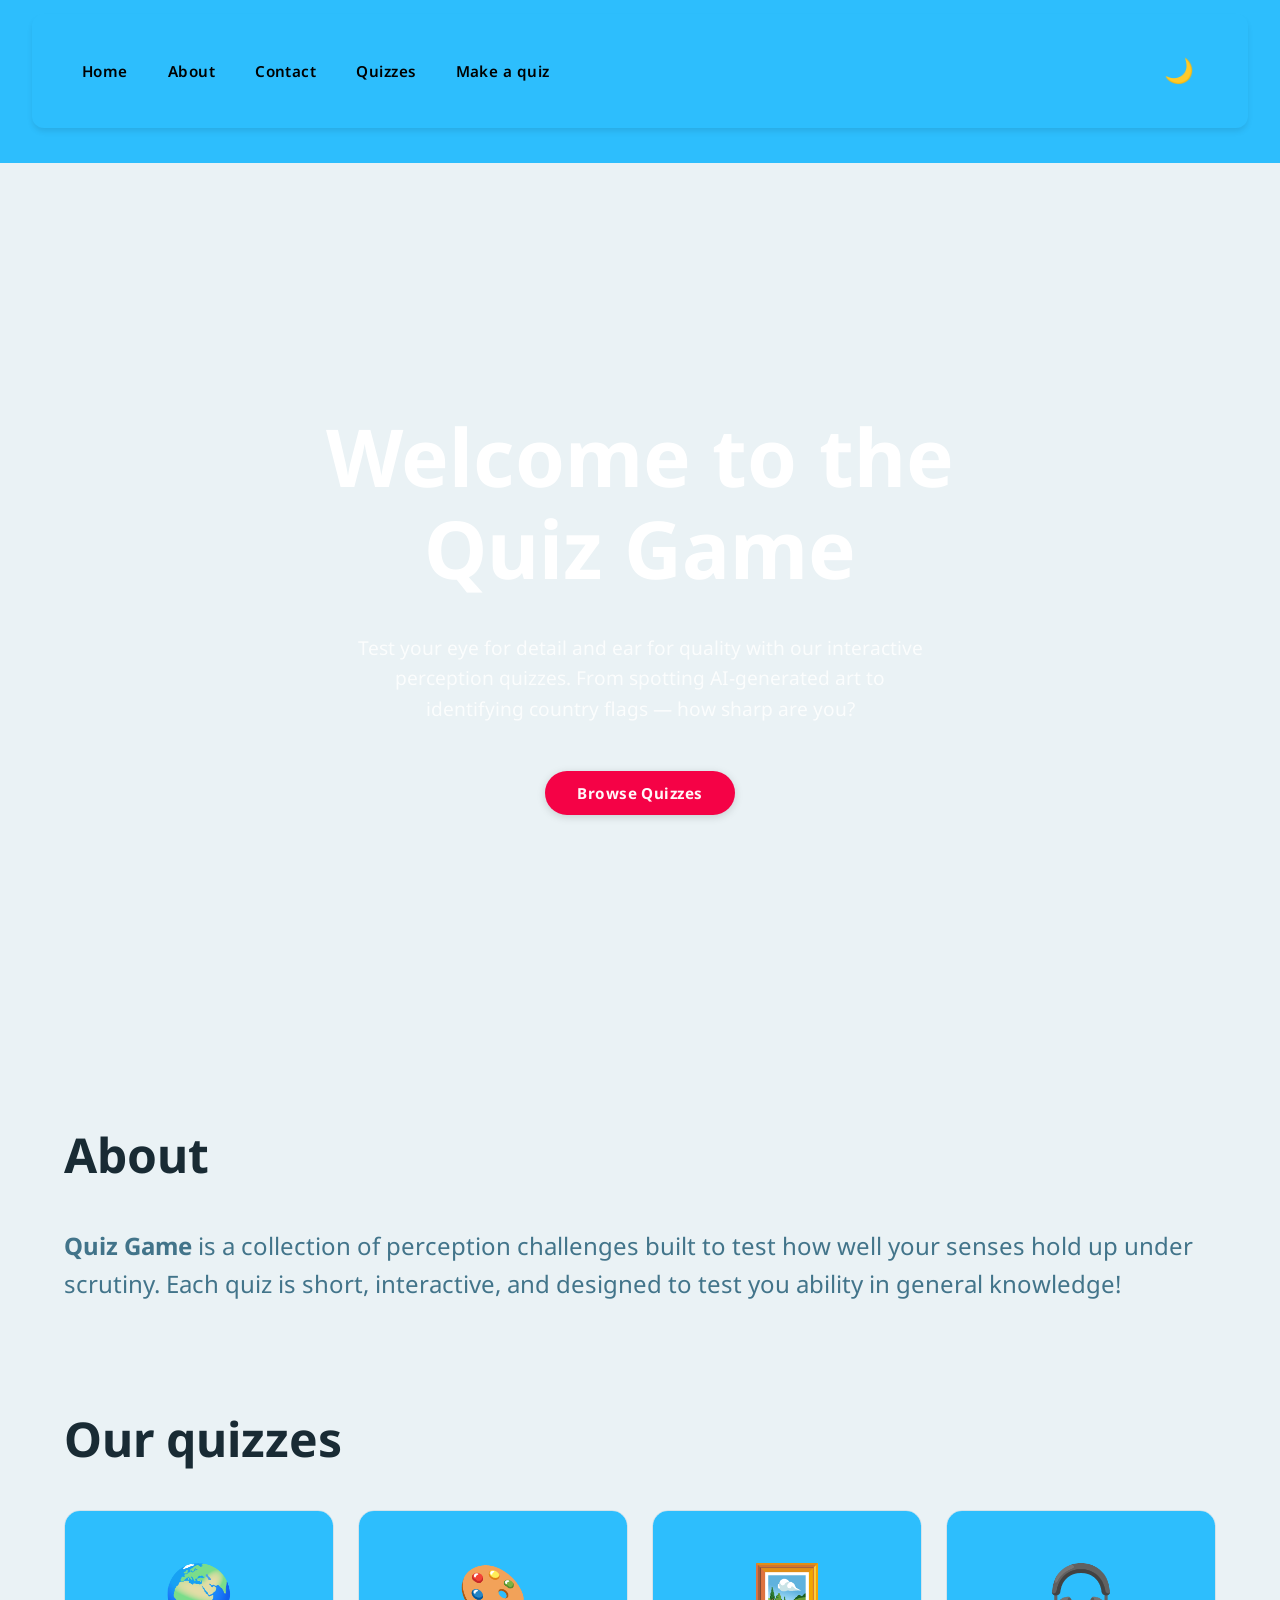
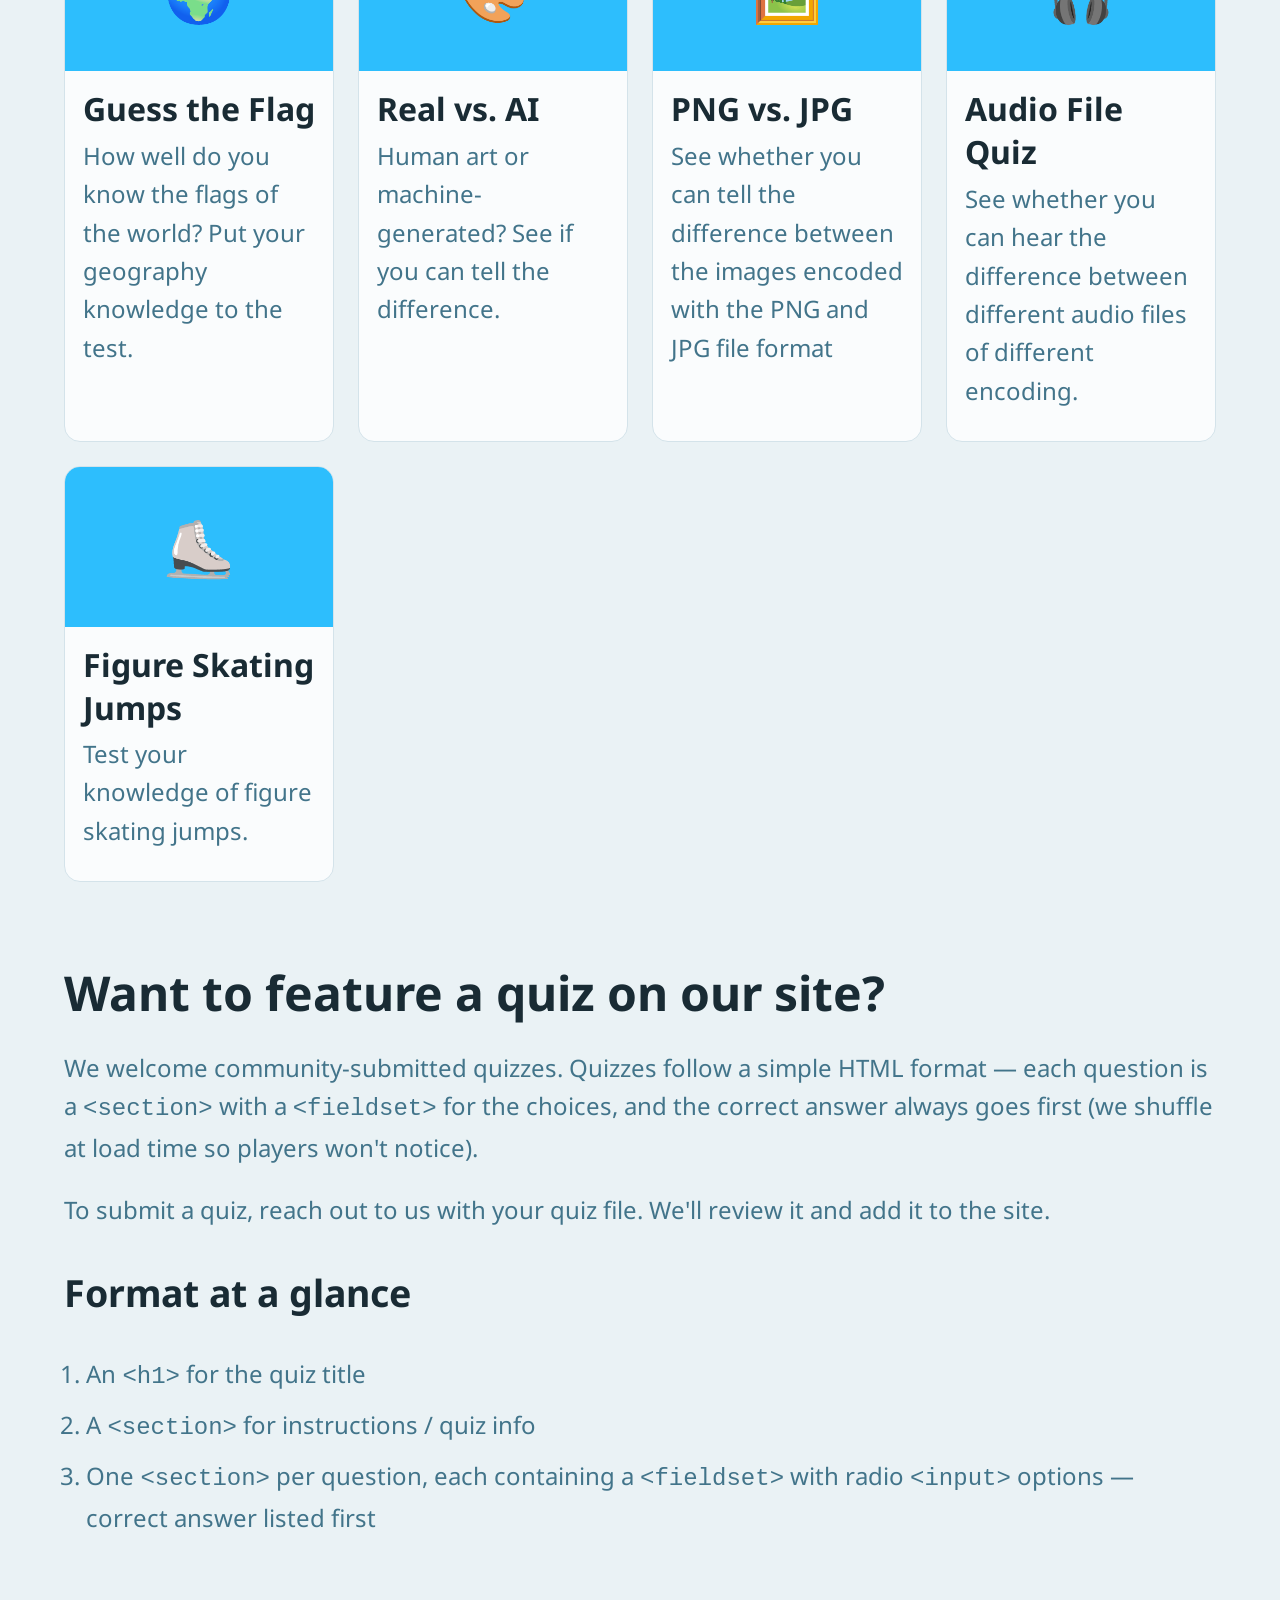
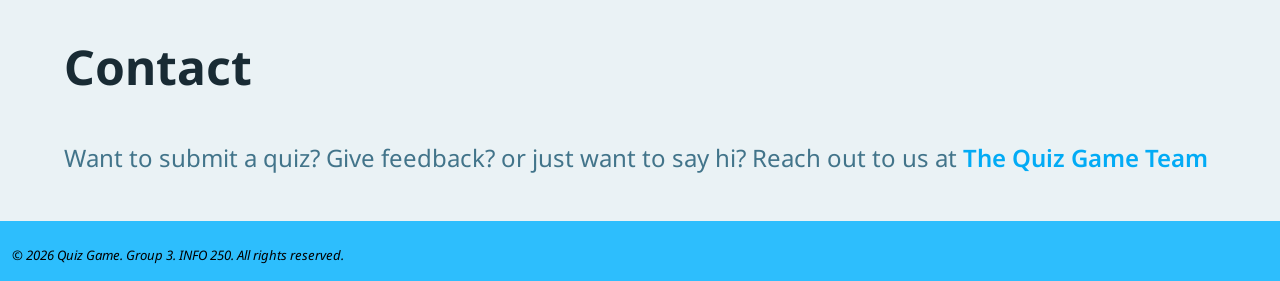
==== commit 05aa01c1: "finished responsive headers" ====
--- a/src/index.html
+++ b/src/index.html
@@ -89,7 +89,7 @@
 			</section>
 			<section id="contact">
 				<h2>Contact</h2>
-				<p>Want to submit a quiz? Give feedback? or just want to say hi? Reach out to us at <a href="mailto:thequizgame@gmail.com">The Quiz Game Team</a></p>
+				<p>Want to submit a quiz? Give feedback? or just want to say hi? Reach out to us at <a href="mailto:2025136luy@aupp.edu.kh">The Quiz Game Team</a></p>
 			</section>
 		</main>
 		<footer>
--- a/src/css/style.css
+++ b/src/css/style.css
@@ -54,6 +54,11 @@
   line-height: 1.15;
   max-width: 700px;
   text-align: center;
+
+  @media screen and (max-width: 700px) {
+    font-size: 4rem;
+    margin: 0 2rem;
+  }
 }
 
 #hero-section p {
@@ -71,8 +76,8 @@
   display: inline-block;
   margin-top: 0.5rem;
   padding: 0.75rem 2rem;
-  background: var(--primary-content);
-  color: var(--primary-dark);
+  color: var(--secondary-content);
+  background: var(--secondary);
   font-weight: 700;
   font-size: 0.95rem;
   text-decoration: none;
@@ -83,7 +88,8 @@
 }
 
 #hero-section a:hover {
-  background: #fff;
+  color: var(--secondary);
+  background: var(--secondary-content);
   transform: translateY(-2px);
   box-shadow: 0 6px 18px rgba(0, 0, 0, 0.18);
 }
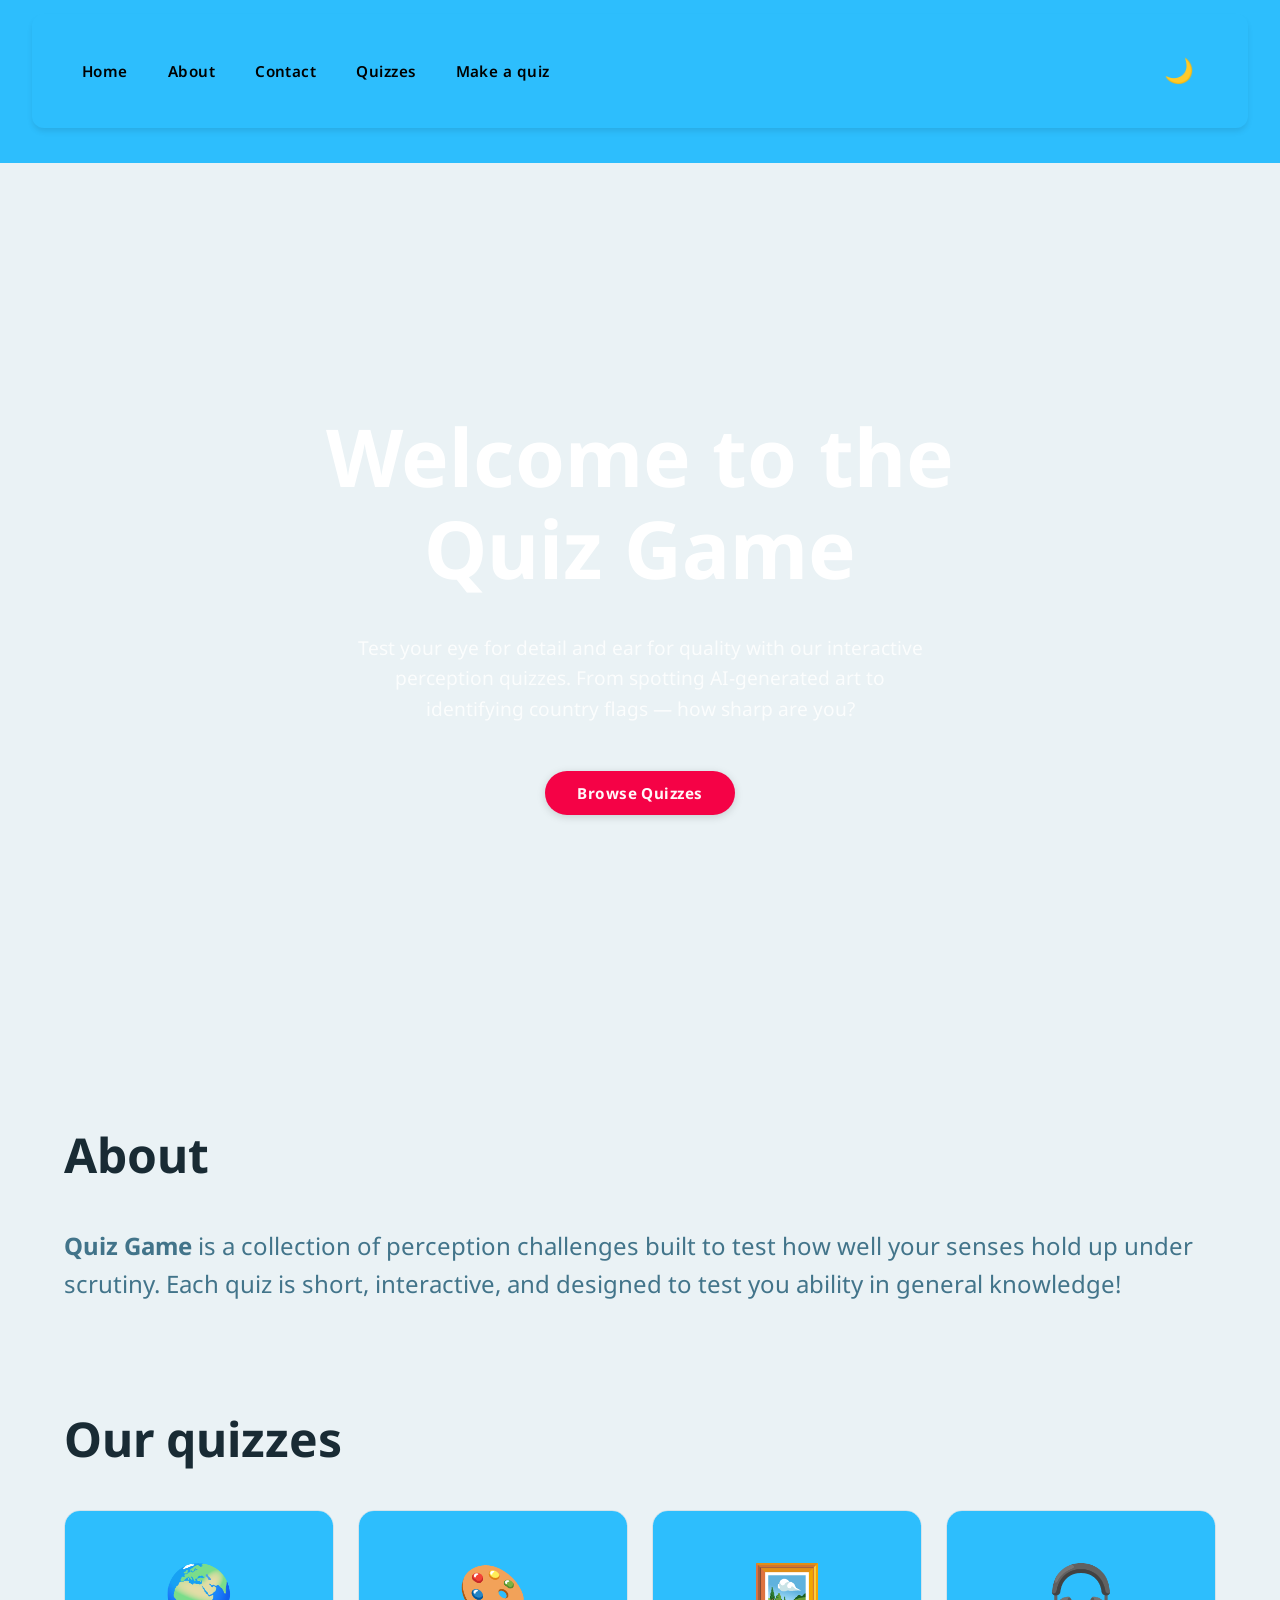
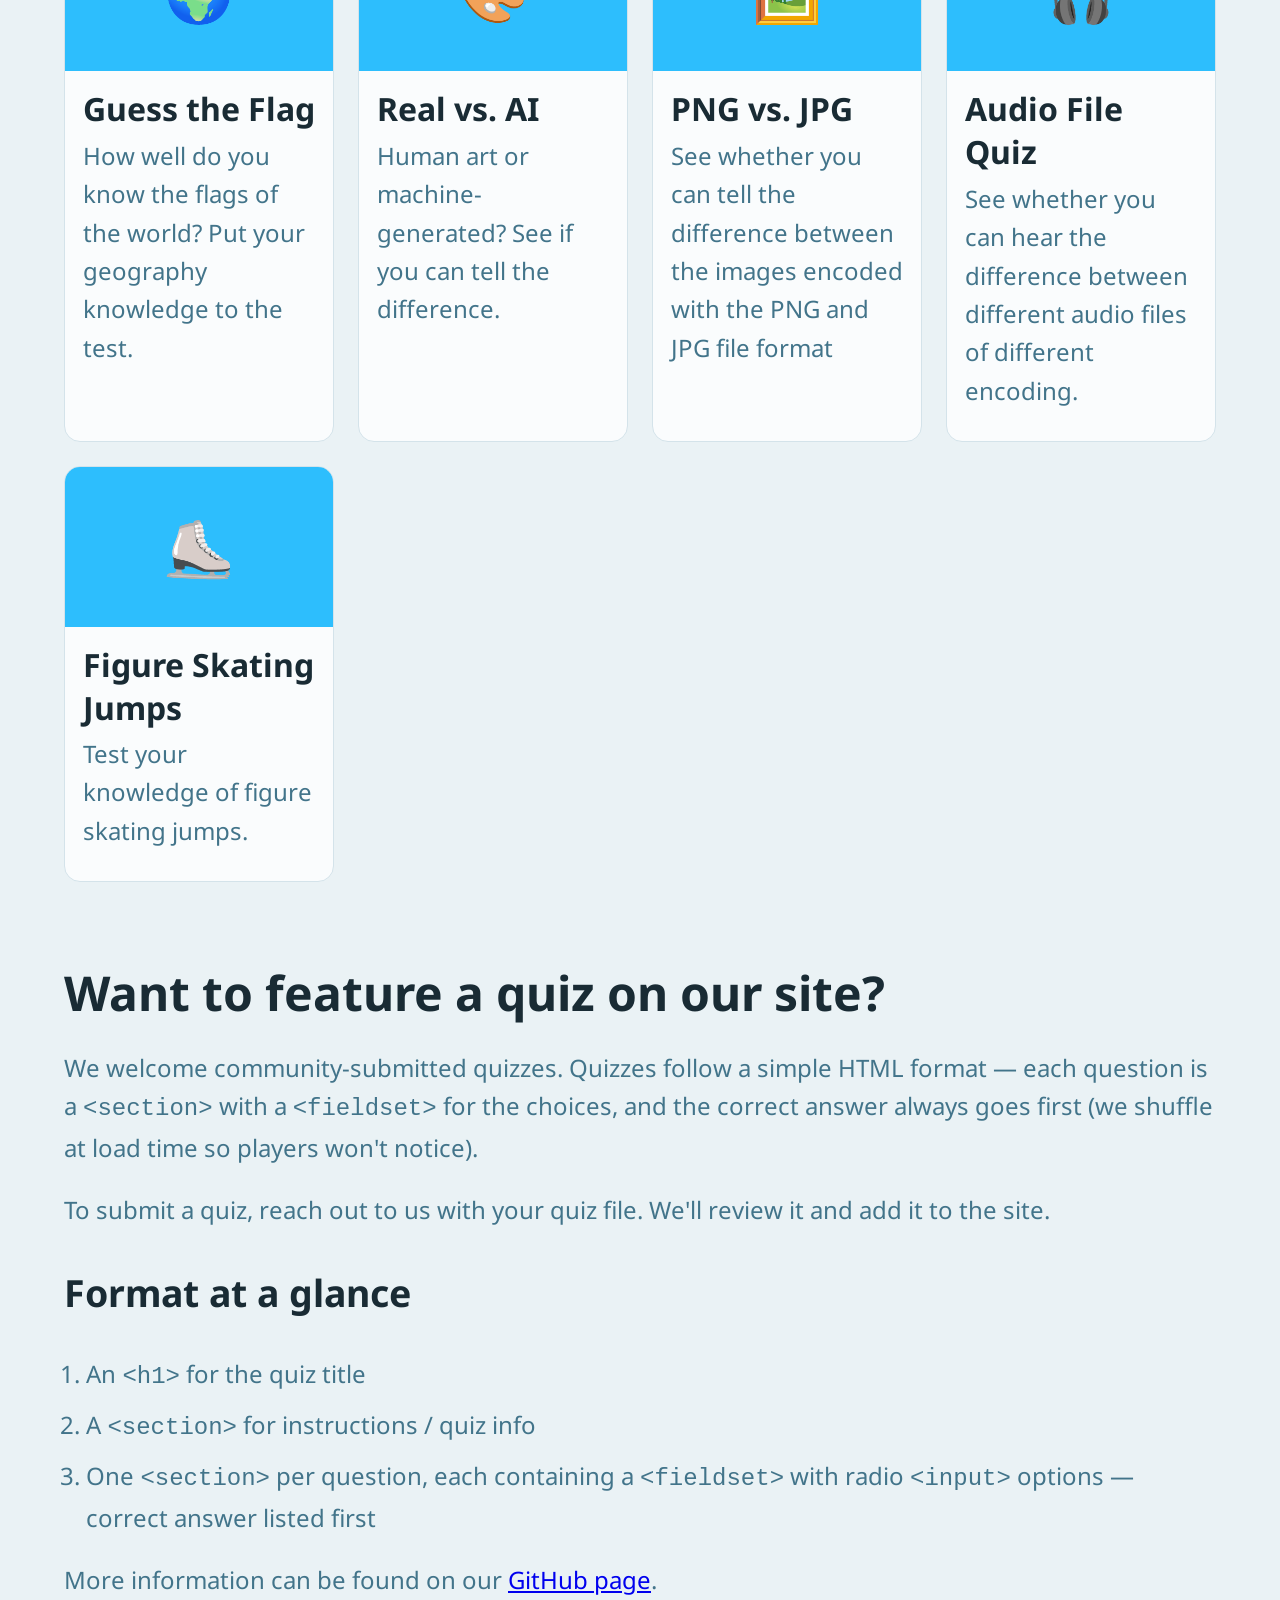
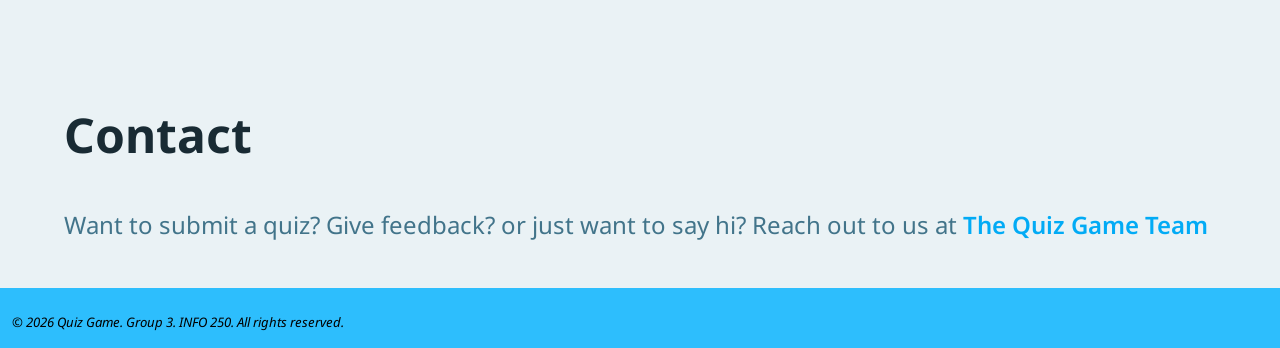
==== commit e09f9278: "fixed navbar, marked all TODO as done" ====
--- a/src/index.html
+++ b/src/index.html
@@ -5,6 +5,7 @@
 		<meta name="viewport" content="width=device-width, initial-scale=1">
 		<title>Quiz Game</title>
 		<link rel="stylesheet" href="./css/style.css">
+    <link rel="icon" type="image/x-icon" href="https://quiz.k1mch1.space/assets/favicon.ico">
 		<script src="./js/utils.js" defer></script>
 		<script src="./js/loadHeaderAndFooter.js" defer></script>
 	</head>
@@ -86,6 +87,9 @@
 						with radio <code>&lt;input&gt;</code>
 						options — correct answer listed first</li>
 				</ol>
+        <p>
+        More information can be found on our <a href="https://github.com/k1m-ch1/Quizzing-Website-ITM250-Web-Development-1-final-project">GitHub page</a>.
+        </p>
 			</section>
 			<section id="contact">
 				<h2>Contact</h2>
--- a/src/css/style.css
+++ b/src/css/style.css
@@ -1,6 +1,6 @@
+@import url('https://fonts.googleapis.com/css2?family=Noto+Sans:ital,wght@0,100..900;1,100..900&display=swap');
 @import "colors.css";
 @import "nav.css";
-@import url('https://fonts.googleapis.com/css2?family=Noto+Sans:ital,wght@0,100..900;1,100..900&display=swap');
 
 /*universal styling for every single page*/
 
@@ -31,6 +31,10 @@
 
 main>section:not(#hero-section) {
   padding: 1.2rem 4rem;
+
+  @media screen and (max-width: 500px) {
+    padding: 3rem 1rem;
+  }
 }
 
 #hero-section {
